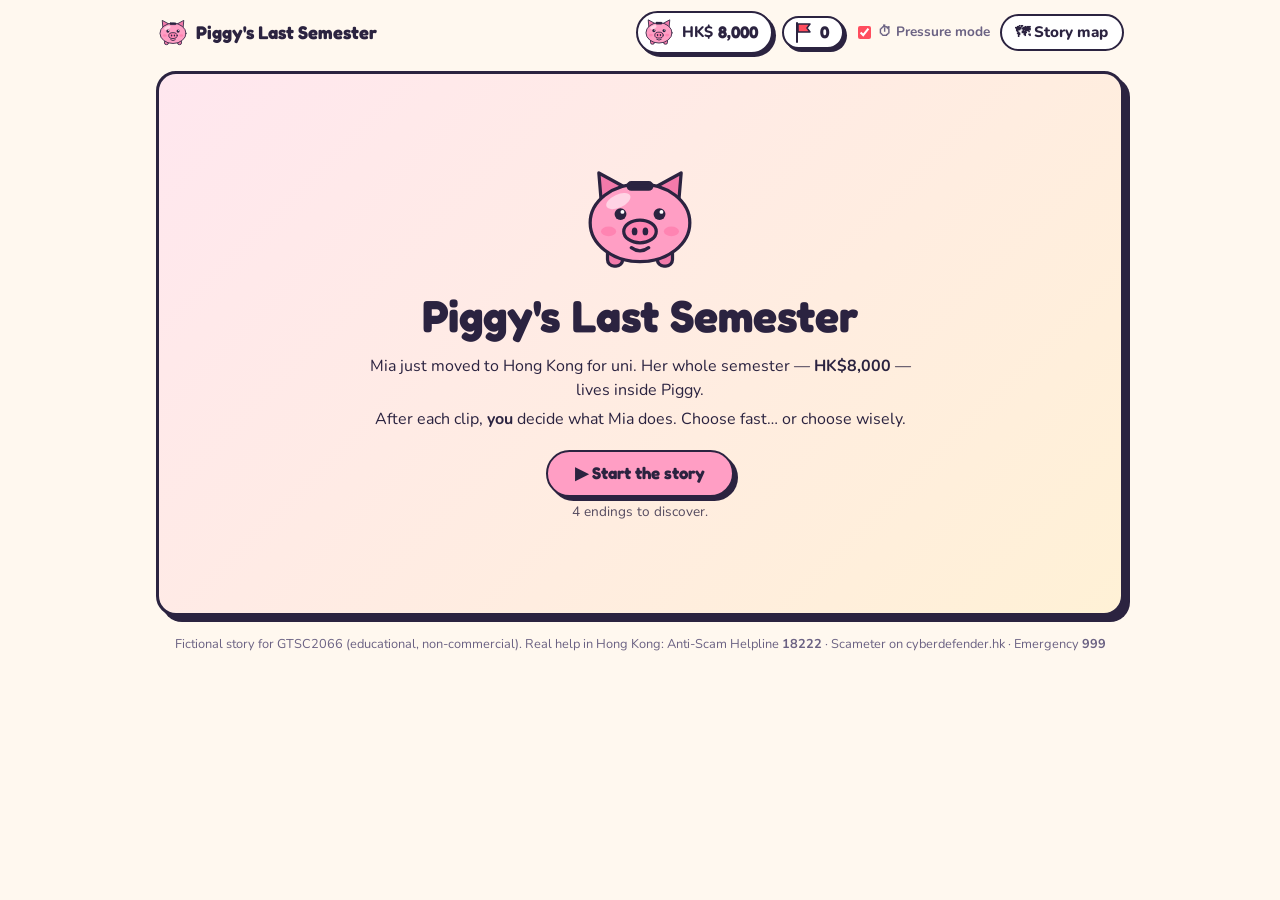
==== index.html @ 3b6ccc5a "Interactive anti-scam story prototype: Piggy's Last Semester Branching story engine, Sticker Diary U" ====
<!doctype html>
<html lang="en">
<head>
<meta charset="utf-8">
<meta name="viewport" content="width=device-width, initial-scale=1">
<title>Piggy's Last Semester</title>
<meta name="description" content="An interactive anti-scam story. Make the choices, keep Piggy alive.">
<link rel="preconnect" href="https://fonts.googleapis.com">
<link href="https://fonts.googleapis.com/css2?family=Fredoka:wght@500;600;700&family=Nunito:wght@400;700;800&family=JetBrains+Mono:wght@500;700&display=swap" rel="stylesheet">
<link rel="icon" href="assets/piggy-happy.svg">
<link rel="stylesheet" href="tokens.css">
<link rel="stylesheet" href="style.css">
</head>
<body>
<header class="topbar">
  <div class="brand"><img src="assets/piggy-happy.svg" alt="" width="34"> Piggy's Last Semester</div>
  <div class="hud">
    <div class="hud-item" title="Money left in Piggy"><img class="pig" id="hudPig" src="assets/piggy-happy.svg" alt=""> HK$<b id="hudMoney">8,000</b></div>
    <div class="hud-item" title="Red flags spotted"><img class="ico" src="assets/icon-flag.svg" alt=""> <b id="hudFlags">0</b></div>
    <label class="toggle" title="Choices have a 15-second timer — just like a real scammer rushing you">
      <input type="checkbox" id="pressure" checked> ⏱ Pressure mode
    </label>
    <button class="ghost" id="btnMap">🗺 Story map</button>
  </div>
</header>

<main>
  <section class="stage" id="stage">
    <!-- start screen -->
    <div class="screen" id="startScreen">
      <div class="start-card">
        <img class="big-pig" src="assets/piggy-happy.svg" alt="Piggy">
        <h1>Piggy's Last Semester</h1>
        <p>Mia just moved to Hong Kong for uni. Her whole semester — <b>HK$8,000</b> — lives inside Piggy.</p>
        <p>After each clip, <b>you</b> decide what Mia does. Choose fast… or choose wisely.</p>
        <button class="primary" id="btnStart">▶ Start the story</button>
        <p class="small" id="endingsUnlocked"></p>
      </div>
    </div>

    <!-- clip player -->
    <div class="clip" id="clip" hidden>
      <div class="media" id="media"></div>
      <div class="tag" id="sceneTag"></div>
      <div class="phone" id="phone" hidden></div>
      <div class="subs" id="subs"></div>
      <div class="progress"><div id="progressBar"></div></div>
      <button class="skip ghost" id="btnSkip">Skip ⏭</button>
    </div>

    <!-- choice overlay -->
    <div class="overlay" id="choiceOverlay" hidden>
      <div class="choice-card"><img class="choice-pig" src="assets/piggy-worried.svg" alt="">
        <div class="timer" id="timer"><div id="timerBar"></div><b class="spark">💥</b></div><div class="timer-text" id="timerText"></div>
        <h2>What should Mia do?</h2>
        <div class="choices" id="choices"></div>
        <button class="ghost hint-btn" id="btnHint">🚩 Pause &amp; spot the red flags</button>
        <ul class="flags-list" id="flagsList" hidden></ul>
      </div>
    </div>

    <!-- continue -->
    <div class="overlay light" id="continueOverlay" hidden>
      <div class="flag-earned" id="flagEarned" hidden></div>
      <button class="primary" id="btnContinue">Continue ▶</button>
    </div>

    <!-- ending -->
    <div class="screen" id="endScreen" hidden>
      <div class="end-card" id="endCard"></div>
    </div>

    <div class="toast" id="toast" hidden></div>
  </section>

  <!-- story map -->
  <section class="map-panel" id="mapPanel" hidden>
    <div class="map-head">
      <h2>Story map</h2>
      <span class="legend"><i class="lg visited"></i>visited <i class="lg current"></i>you are here <i class="lg vid"></i>video clip <i class="lg img"></i>image clip</span>
      <button class="ghost" id="btnCloseMap">✕</button>
    </div>
    <div class="map-scroll"><div class="map" id="map"></div></div>
  </section>
</main>

<footer class="foot">Fictional story for GTSC2066 (educational, non-commercial). Real help in Hong Kong: Anti-Scam Helpline <b>18222</b> · Scameter on cyberdefender.hk · Emergency <b>999</b></footer>

<script src="story.js"></script>
<script src="app.js"></script>
</body>
</html>
---- tokens.css ----
/* Piggy's Last Semester — design tokens. Single source of truth for colour, type, shape, motion. */
:root{
  /* colour */
  --paper:#FFF8EF; --card:#FFFFFF; --ink:#2B2340; --ink-soft:#6B6283;
  --pig:#FF9EC4; --pig-deep:#F27AAA;
  --safe:#3CCB8B; --safe-ink:#16895A; --alert:#FF4D5E; --amber:#FFB547;
  --lavender:#B9A6F5; --sky:#8FD3FF; --gold:#FFD447; --night:#1E1B3A;

  /* chapter moods (stage backgrounds, mirror the video lighting) */
  --mood-home:linear-gradient(135deg,#FFE7EF 0%,#FFF1D6 100%);
  --mood-ch1:linear-gradient(135deg,#25214A 0%,#5B4A9B 100%);
  --mood-ch2:linear-gradient(135deg,#4E6489 0%,#A9B9D3 100%);
  --mood-ch3:linear-gradient(135deg,#0F0E1F 0%,#2C3150 100%);
  --mood-alert:linear-gradient(135deg,#FF9AA4 0%,#FFD6C2 100%);
  --mood-safe:linear-gradient(135deg,#C9F5DD 0%,#F0FFF6 100%);

  /* type */
  --font-display:"Fredoka","Arial Rounded MT Bold","PingFang SC","Noto Sans SC",sans-serif;
  --font-body:"Nunito",ui-rounded,system-ui,-apple-system,"PingFang SC","Noto Sans SC",sans-serif;
  --font-mono:"JetBrains Mono",ui-monospace,Menlo,monospace;

  /* shape */
  --outline:2.5px solid var(--ink);
  --r-sm:8px; --r-md:14px; --r-lg:20px;
  --shadow-sticker:4px 4px 0 var(--ink);

  /* motion */
  --ease-spring:cubic-bezier(.34,1.56,.64,1);
  --ease-out:cubic-bezier(.22,1,.36,1);
  --t-fast:160ms; --t-med:320ms; --t-slow:600ms;
}
@media (prefers-color-scheme: dark){
  :root:not([data-theme="light"]){ --paper:#17142B; --card:#25203F; --ink:#F4EEFF; --ink-soft:#B3A9CF; --shadow-sticker:4px 4px 0 #000; }
}
:root[data-theme="dark"]{ --paper:#17142B; --card:#25203F; --ink:#F4EEFF; --ink-soft:#B3A9CF; --shadow-sticker:4px 4px 0 #000; }
@media (prefers-reduced-motion: reduce){ :root{ --t-fast:0ms; --t-med:0ms; --t-slow:0ms; } }
---- style.css ----
/* Piggy's Last Semester — "Sticker Diary" UI. Tokens live in tokens.css. */
*{box-sizing:border-box}
[hidden]{display:none!important}
body{margin:0;background:var(--paper);color:var(--ink);font:16px/1.5 var(--font-body);transition:background var(--t-slow)}
body[data-mood="ch1"],body[data-mood="ch3"]{background:color-mix(in srgb,var(--paper) 88%,#3b2f6b)}
body[data-mood="ch2"]{background:color-mix(in srgb,var(--paper) 90%,#4e6489)}
button{font:inherit;cursor:pointer}
.primary{font:700 1.05rem var(--font-display);background:var(--pig);color:#2B2340;border:2.5px solid #2B2340;border-radius:999px;padding:.7em 1.6em;box-shadow:4px 4px 0 #2B2340;transition:transform var(--t-fast) var(--ease-spring),box-shadow var(--t-fast)}
.primary:hover{transform:translate(-2px,-2px);box-shadow:6px 6px 0 #2B2340}
.primary:active{transform:translate(2px,2px);box-shadow:1px 1px 0 #2B2340}
.ghost{background:var(--card);color:var(--ink);border:2px solid var(--ink);border-radius:999px;padding:.35em .9em;font-weight:800}
.small{font-size:.85em;opacity:.8}

/* top bar */
.topbar{display:flex;flex-wrap:wrap;gap:.6rem;justify-content:space-between;align-items:center;padding:.7rem 16px;max-width:1000px;margin:0 auto}
.brand{display:flex;gap:.4rem;align-items:center;font:700 1.15rem var(--font-display)}
.hud{display:flex;flex-wrap:wrap;gap:.6rem;align-items:center;font-size:.95rem}
.hud-item{display:flex;gap:.35em;align-items:center;background:var(--card);border:var(--outline);border-radius:999px;padding:.15em .85em .15em .25em;font-weight:800;box-shadow:3px 3px 0 var(--ink)}
.hud-item b{font-family:var(--font-display);font-size:1.05rem}
.hud-item .pig{width:34px;height:34px;transition:transform var(--t-med) var(--ease-spring)}
.hud-item .ico{width:24px;height:24px;margin-left:.2em}
.pig.hit{animation:hit .7s}
.pig.gain{animation:gain .7s}
@keyframes hit{30%{transform:scale(.6) rotate(-20deg)}60%{transform:scale(1.15) rotate(10deg)}}
@keyframes gain{40%{transform:scale(1.4) rotate(-6deg)}}
.toggle{display:flex;gap:.3em;align-items:center;font-size:.85rem;font-weight:700;color:var(--ink-soft)}
.toggle input{accent-color:var(--alert)}

main{max-width:1000px;margin:.4rem auto 1rem;padding:0 16px}

/* stage */
.stage{position:relative;aspect-ratio:16/9;max-width:100%;background:var(--night);border:3px solid var(--ink);border-radius:var(--r-lg);overflow:hidden;color:#fff;box-shadow:6px 6px 0 var(--ink)}
@media (max-width:640px){ .stage{aspect-ratio:auto;min-height:600px} }

.screen{position:absolute;inset:0;display:grid;place-items:center;padding:16px;overflow-y:auto;background:var(--mood-home);color:#2B2340}
.start-card,.end-card{max-width:560px;text-align:center}
.start-card h1{margin:.1em 0 .3em;font:700 clamp(1.8rem,4.4vw,2.8rem)/1.1 var(--font-display)}
.start-card p{margin:.35em 0}
.start-card .primary{margin-top:.8rem}
.big-pig{width:clamp(90px,16vw,130px);animation:bob 2.6s var(--ease-out) infinite}
@keyframes bob{50%{transform:translateY(-8px) rotate(4deg)}}

/* clip */
.clip{position:absolute;inset:0}
.media{position:absolute;inset:0;display:grid;place-items:center}
.media video,.media img{width:100%;height:100%;object-fit:cover}
.media img.kenburns{animation:kb 12s ease-out forwards}
@keyframes kb{from{transform:scale(1)}to{transform:scale(1.12) translate(-2%,-1%)}}
.placeholder{position:absolute;inset:0;display:grid;place-items:center}
.placeholder .emoji{font-size:clamp(3rem,11vw,7rem);letter-spacing:.15em;animation:kbE 14s ease-out forwards;filter:drop-shadow(0 6px 10px rgba(0,0,0,.25))}
@keyframes kbE{from{transform:scale(.9)}to{transform:scale(1.1)}}
.placeholder .kind{position:absolute;top:12px;right:12px;font-size:.72rem;font-weight:800;background:rgba(255,255,255,.85);color:#2B2340;border:2px solid #2B2340;padding:.15em .7em;border-radius:999px}
.glitch .emoji{animation:glitch 1.3s steps(2) infinite}
@keyframes glitch{0%,100%{transform:translate(0)}20%{transform:translate(-3px,1px);filter:hue-rotate(60deg)}40%{transform:translate(2px,-2px)}60%{transform:translate(0);filter:none;opacity:.85}}
.tag{position:absolute;top:12px;left:12px;font-size:.78rem;font-weight:800;background:#FFF8EF;color:#2B2340;border:2px solid #2B2340;padding:.15em .8em;border-radius:999px;transform:rotate(-1.5deg)}
.subs{position:absolute;left:50%;bottom:30px;transform:translateX(-50%);width:min(90%,720px);text-align:center}
.sub{display:inline-block;background:rgba(20,15,40,.82);padding:.45em .95em;border-radius:14px;font-size:clamp(.92rem,2.1vw,1.12rem);font-weight:700;animation:fadeUp var(--t-med) var(--ease-out)}
.sub b{font-family:var(--font-display);color:var(--pig);margin-right:.45em}
@keyframes fadeUp{from{opacity:0;transform:translateY(8px)}}
.progress{position:absolute;left:0;right:0;bottom:0;height:6px;background:rgba(255,255,255,.15)}
.progress div{height:100%;width:0;background:var(--pig)}
.skip{position:absolute;right:12px;bottom:14px;font-size:.78rem;padding:.2em .8em;background:rgba(255,255,255,.9);color:#2B2340;border-color:#2B2340}

/* phone overlay — HTML text instead of AI-generated screen text */
.phone{position:absolute;top:46px;right:16px;width:min(46%,290px);background:#fff;color:#2B2340;border:2.5px solid #2B2340;border-radius:20px;padding:10px 12px 12px;box-shadow:4px 4px 0 #2B2340;animation:slideIn .5s var(--ease-spring);font-size:.92rem}
@media (max-width:640px){ .phone{left:16px;right:16px;width:auto;top:44px} }
@keyframes slideIn{from{opacity:0;transform:translateX(30px) rotate(4deg)}}
.phone .from{font-size:.74rem;font-weight:800;color:#6B6283;margin-bottom:6px}
.phone .bubble{background:#EEF0F5;border-radius:14px 14px 14px 4px;padding:8px 10px;white-space:pre-line}
.phone.chat .bubble{background:#DCF8C6}
.phone.call{text-align:center}
.phone.call .bubble{background:none;font-size:1.6rem}
.phone.call .bubble::after{content:" · ringing";font-size:.8rem;color:#6B6283}
.phone.doc .bubble{background:#FFF1DC;border:2px dashed #C47B2A;border-radius:6px;font-family:var(--font-mono);font-weight:700}
.phone.scan .bubble{background:#FFE5E7;color:#B4141F;font-weight:800}

/* overlays */
.overlay{position:absolute;inset:0;display:grid;place-items:center;padding:16px;background:rgba(20,15,40,.55)}
.overlay.light{background:linear-gradient(transparent 45%,rgba(20,15,40,.7));align-content:end;gap:.8rem;padding-bottom:44px}
.choice-card{position:relative;width:min(100%,560px);background:#FFF8EF;color:#2B2340;border:3px solid #2B2340;border-radius:var(--r-lg);padding:20px 18px 14px;box-shadow:6px 6px 0 #2B2340;animation:pop var(--t-med) var(--ease-spring)}
.choice-card::before{content:"";position:absolute;top:-11px;left:50%;width:90px;height:22px;transform:translateX(-50%) rotate(-3deg);background:rgba(185,166,245,.8);border:1.5px solid rgba(43,35,64,.3)}
@keyframes pop{from{opacity:0;transform:scale(.92) rotate(-1deg)}}
.choice-pig{position:absolute;right:-14px;top:-40px;width:78px;transform:rotate(8deg);animation:shake 1.6s ease-in-out infinite}
@keyframes shake{0%,100%{transform:rotate(8deg)}50%{transform:rotate(2deg) translateY(-3px)}}
.choice-card h2{margin:.5em 0 .6em;font:700 1.3rem var(--font-display)}
.choices{display:grid;gap:.65rem}
.choice{display:flex;gap:.7em;align-items:center;background:#fff;color:#2B2340;border:2.5px solid #2B2340;border-radius:var(--r-md);padding:.75em 1em;text-align:left;font-weight:800;font-size:1rem;box-shadow:4px 4px 0 #2B2340;transition:transform var(--t-fast) var(--ease-spring),box-shadow var(--t-fast),background var(--t-fast)}
.choice:hover{transform:translate(-2px,-2px) rotate(-.6deg);box-shadow:6px 6px 0 #2B2340;background:#FFF0F6}
.choice:active{transform:translate(2px,2px);box-shadow:1px 1px 0 #2B2340}
.choice .k{flex:none;display:grid;place-items:center;width:1.9em;height:1.9em;border-radius:8px;background:var(--pig);border:2.5px solid #2B2340;font-family:var(--font-display)}
/* fuse timer */
.timer{position:relative;height:18px;border:2.5px solid #2B2340;border-radius:999px;background:#fff;margin-right:44px}
.timer div{position:absolute;inset:2px auto 2px 2px;width:calc(100% - 4px);border-radius:999px;background:repeating-linear-gradient(-45deg,var(--alert) 0 8px,#FF7A87 8px 16px);transition:width 1s linear}
.timer .spark{position:absolute;top:50%;transform:translate(-50%,-50%);font-size:1.25rem;transition:left 1s linear;animation:flick .25s steps(2) infinite}
@keyframes flick{50%{opacity:.6}}
.timer.paused div{background:#B3A9CF}
.timer.paused .spark{display:none}
.timer-text{font-size:.78rem;font-weight:800;color:#6B6283;margin-top:4px}
.hint-btn{margin-top:.9rem;font-size:.85rem;background:#fff;color:#2B2340;border-color:#2B2340}
.flags-list{margin:.6rem 0 0;padding-left:0;list-style:none;font-size:.9rem}
.flags-list li{margin:.3em 0;padding:.3em .6em;background:#FFE5E7;border-radius:8px}
.flag-earned{display:flex;gap:.5em;align-items:center;background:var(--safe);color:#2B2340;font-weight:800;padding:.4em 1.1em;border:2.5px solid #2B2340;border-radius:999px;box-shadow:4px 4px 0 #2B2340;transform:rotate(-2deg);animation:stamp .45s var(--ease-spring)}
.flag-earned img{width:22px}
.flag-earned.recovered{background:var(--sky)}
@keyframes stamp{from{opacity:0;transform:scale(1.6) rotate(-8deg)}}

/* endings */
.end-card{color:#2B2340}
.end-card .badge-pig{width:110px}
.end-card h2{margin:.05em 0;font:700 clamp(1.7rem,4vw,2.4rem) var(--font-display);letter-spacing:.03em}
.end-card p{margin:.4em 0}
.end-card .stats{display:flex;justify-content:center;gap:.6rem;flex-wrap:wrap;margin:.7rem 0}
.end-card .stat{background:#fff;border:2px solid #2B2340;border-radius:999px;padding:.2em .85em;font-weight:800;box-shadow:3px 3px 0 #2B2340}
.end-card ul{text-align:left;display:inline-block;margin:.3rem 0 .6rem;font-size:.92rem}
.end-card .help{font-size:.85rem;background:#fff;border:2px dashed #2B2340;border-radius:12px;padding:.5em .8em;margin:.6rem 0}
.end-card .btns{display:flex;gap:.6rem;justify-content:center;flex-wrap:wrap}
.end-card .ghost{background:#fff;color:#2B2340;border-color:#2B2340}
.screen.good{background:var(--mood-home)}
.screen.bad{background:linear-gradient(135deg,#3A2E55,#1E1B3A);color:#fff}
.screen.bad .end-card{color:#fff}
.screen.bad .stat,.screen.bad .help{background:rgba(255,255,255,.1);color:#fff;border-color:#fff;box-shadow:none}

.toast{position:absolute;top:14px;left:50%;transform:translateX(-50%);background:var(--alert);color:#fff;padding:.45em 1em;border:2.5px solid #2B2340;border-radius:12px;font-weight:800;z-index:5;width:max-content;max-width:92%;text-align:center;box-shadow:3px 3px 0 #2B2340;animation:fadeUp .3s}

/* story map */
.map-panel{margin-top:1.2rem;background:var(--card);border:var(--outline);border-radius:var(--r-lg);padding:12px 14px;box-shadow:var(--shadow-sticker)}
.map-head{display:flex;align-items:center;gap:1rem;flex-wrap:wrap}
.map-head h2{margin:0;font:700 1.15rem var(--font-display)}
.map-head .ghost{margin-left:auto}
.legend{font-size:.8rem;color:var(--ink-soft);display:flex;gap:.4rem;align-items:center;flex-wrap:wrap}
.lg{display:inline-block;width:12px;height:12px;border-radius:4px;border:2px solid var(--ink)}
.lg.visited{background:#FFD6E7}.lg.current{background:var(--pig)}.lg.img{border-style:dashed}
.map-scroll{overflow-x:auto;padding:10px 0}
.map{position:relative}
.map svg{position:absolute;inset:0;overflow:visible}
.node{position:absolute;width:110px;min-height:46px;padding:4px 6px;border-radius:10px;font-size:.72rem;font-weight:700;line-height:1.2;background:var(--card);border:2px solid var(--ink);color:var(--ink);display:flex;align-items:center;justify-content:center;text-align:center}
.node.img{border-style:dashed}
.node.visited{background:#FFD6E7;color:#2B2340}
.node.current{background:var(--pig);color:#2B2340;box-shadow:3px 3px 0 var(--ink)}
.node.end.good{border-color:var(--safe-ink)}.node.end.bad{border-color:var(--alert)}
.node.locked{opacity:.55}

.foot{max-width:1000px;margin:1.2rem auto 2rem;padding:0 16px;font-size:.8rem;color:var(--ink-soft);text-align:center}
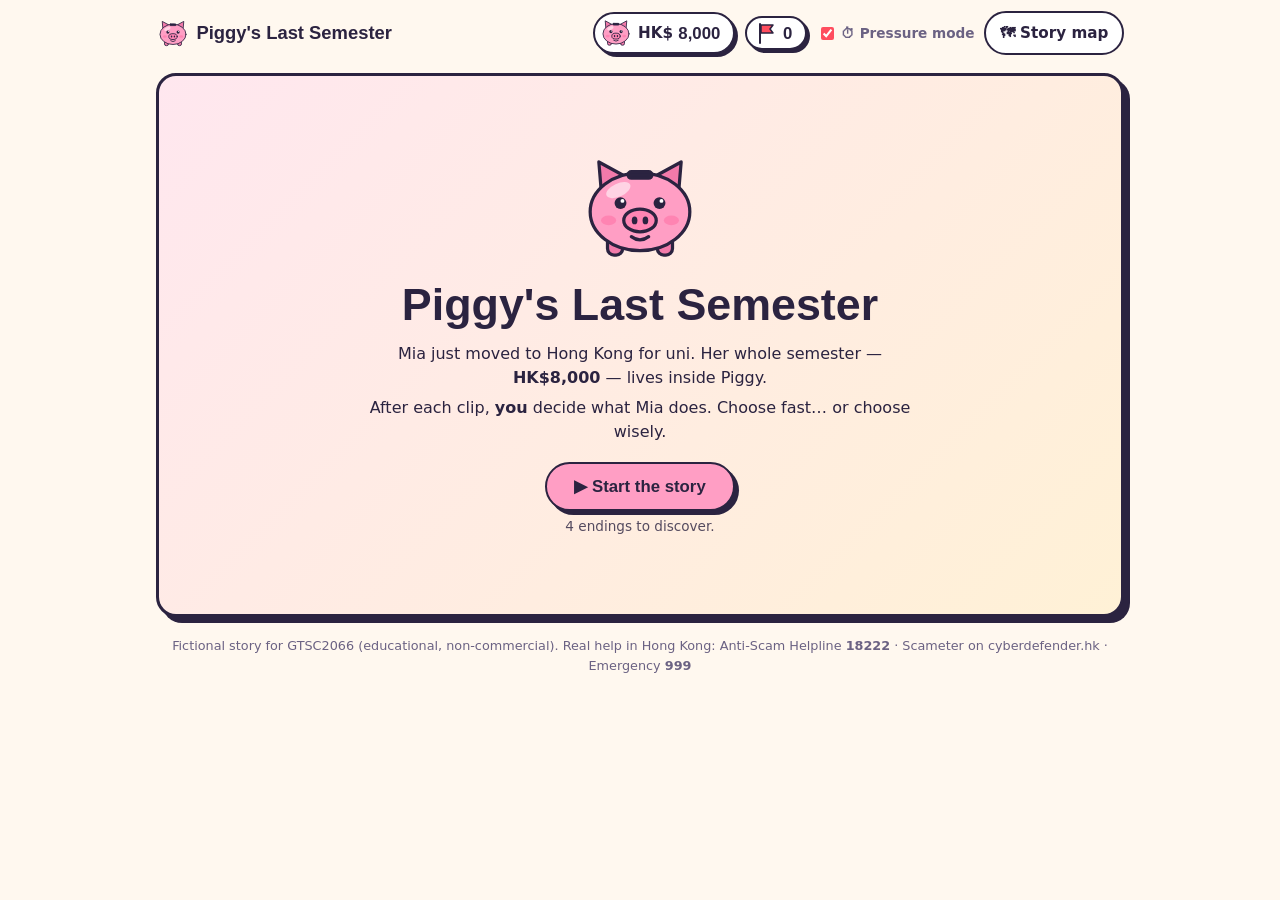
==== commit 95b35b4b: "Improve media playback, safe rendering and mobile layout" ====
--- a/index.html
+++ b/index.html
@@ -2,6 +2,8 @@
 <html lang="en">
 <head>
 <meta charset="utf-8">
+<meta http-equiv="Content-Security-Policy" content="default-src 'none'; script-src 'self'; style-src 'self' https://fonts.googleapis.com; font-src https://fonts.gstatic.com; img-src 'self' blob:; media-src 'self'; connect-src 'none'; base-uri 'none'; form-action 'none'; object-src 'none'">
+<meta name="referrer" content="no-referrer">
 <meta name="viewport" content="width=device-width, initial-scale=1">
 <title>Piggy's Last Semester</title>
 <meta name="description" content="An interactive anti-scam story. Make the choices, keep Piggy alive.">
@@ -45,6 +47,7 @@
       <div class="phone" id="phone" hidden></div>
       <div class="subs" id="subs"></div>
       <div class="progress"><div id="progressBar"></div></div>
+      <button class="primary resume" id="btnResume" hidden>▶ Play video</button>
       <button class="skip ghost" id="btnSkip">Skip ⏭</button>
     </div>
 
--- a/style.css
+++ b/style.css
@@ -141,3 +141,32 @@
 .node.locked{opacity:.55}
 
 .foot{max-width:1000px;margin:1.2rem auto 2rem;padding:0 16px;font-size:.8rem;color:var(--ink-soft);text-align:center}
+
+/* Playback controls and responsive flow reuse the existing diary components. */
+button,.toggle{min-height:44px}
+.resume{position:absolute;left:50%;top:50%;transform:translate(-50%,-50%);z-index:2}
+.overlay{overflow-y:auto;place-items:safe center}
+.screen{place-items:safe center}
+.subs{bottom:64px}
+@media (max-width:640px){
+  .stage{min-height:0;aspect-ratio:auto}
+  .screen,.clip,.overlay{position:relative;inset:auto}
+  .screen{min-height:520px}
+  .clip{display:flex;flex-direction:column;padding-bottom:12px}
+  .media{position:relative;aspect-ratio:16/9;overflow:hidden;order:1}
+  .media video,.media img{object-fit:contain}
+  .tag{position:relative;inset:auto;align-self:flex-start;margin:12px;order:0;max-width:calc(100% - 24px)}
+  .phone{position:relative;inset:auto;width:auto;margin:12px 16px;order:2}
+  .subs{position:relative;inset:auto;transform:none;width:auto;margin:12px;order:3}
+  .skip{position:relative;inset:auto;align-self:flex-end;margin:0 12px 12px;order:4}
+  .resume{position:relative;inset:auto;transform:none;margin:12px;order:2}
+  .placeholder .kind{font-size:.7rem;top:auto;bottom:8px}
+  .overlay{padding:44px 16px 20px}
+  .overlay.light{padding:20px 16px}
+  .stage:has(#choiceOverlay:not([hidden])) .clip{display:none}
+  .choice-pig{right:0}
+  .flag-earned{max-width:100%}
+}
+@media (prefers-reduced-motion:reduce){
+  *,*::before,*::after{animation:none!important;transition:none!important;scroll-behavior:auto!important}
+}
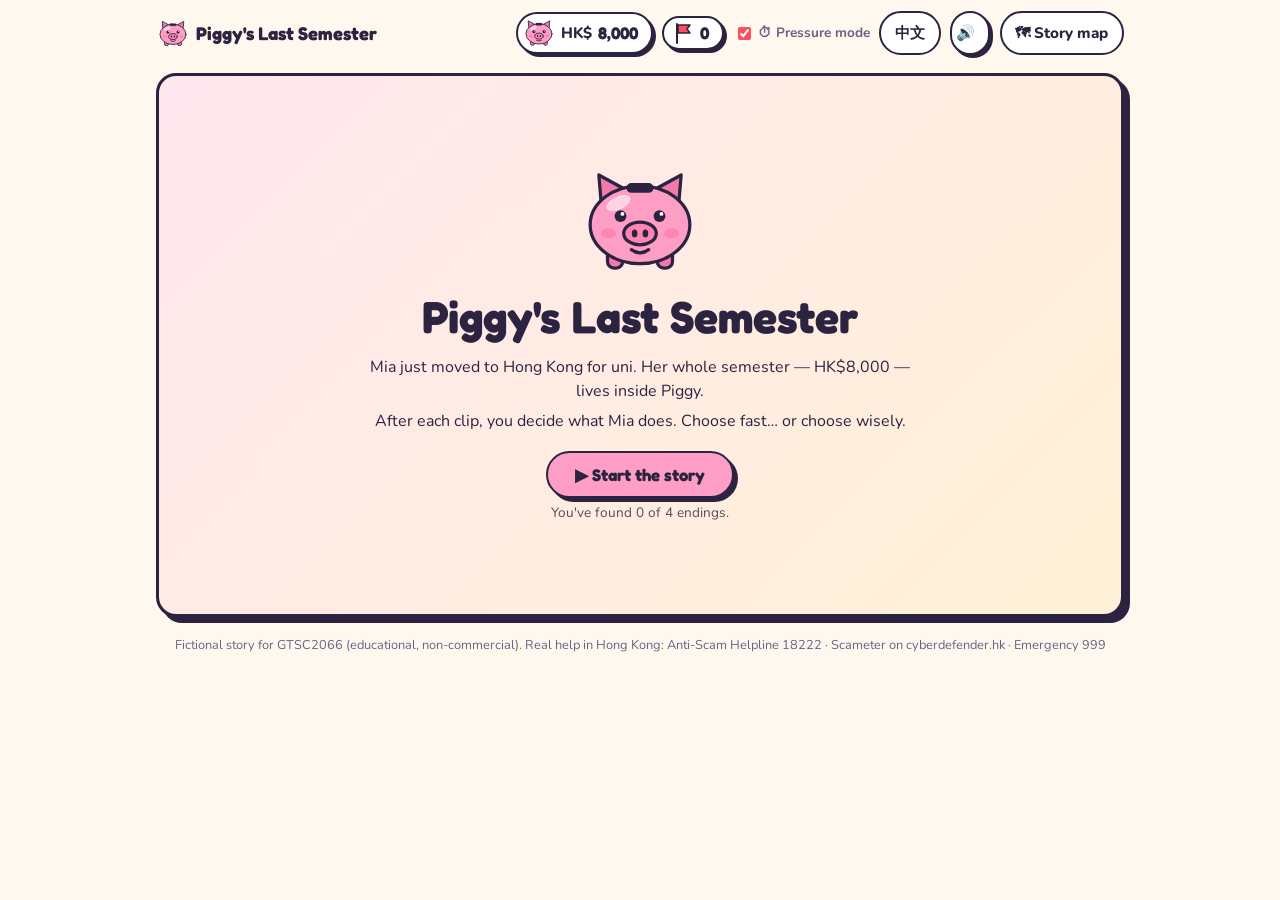
==== commit 38dc69e9: "Integrate audio controls, language switching and local ending sharing" ====
--- a/index.html
+++ b/index.html
@@ -2,13 +2,12 @@
 <html lang="en">
 <head>
 <meta charset="utf-8">
-<meta http-equiv="Content-Security-Policy" content="default-src 'none'; script-src 'self'; style-src 'self' https://fonts.googleapis.com; font-src https://fonts.gstatic.com; img-src 'self' blob:; media-src 'self'; connect-src 'none'; base-uri 'none'; form-action 'none'; object-src 'none'">
+<meta http-equiv="Content-Security-Policy" content="default-src 'none'; script-src 'self'; style-src 'self'; font-src 'self'; img-src 'self' blob:; media-src 'self'; connect-src 'none'; base-uri 'none'; form-action 'none'; object-src 'none'">
 <meta name="referrer" content="no-referrer">
 <meta name="viewport" content="width=device-width, initial-scale=1">
 <title>Piggy's Last Semester</title>
 <meta name="description" content="An interactive anti-scam story. Make the choices, keep Piggy alive.">
-<link rel="preconnect" href="https://fonts.googleapis.com">
-<link href="https://fonts.googleapis.com/css2?family=Fredoka:wght@500;600;700&family=Nunito:wght@400;700;800&family=JetBrains+Mono:wght@500;700&display=swap" rel="stylesheet">
+<link rel="stylesheet" href="fonts.css">
 <link rel="icon" href="assets/piggy-happy.svg">
 <link rel="stylesheet" href="tokens.css">
 <link rel="stylesheet" href="style.css">
@@ -20,8 +19,10 @@
     <div class="hud-item" title="Money left in Piggy"><img class="pig" id="hudPig" src="assets/piggy-happy.svg" alt=""> HK$<b id="hudMoney">8,000</b></div>
     <div class="hud-item" title="Red flags spotted"><img class="ico" src="assets/icon-flag.svg" alt=""> <b id="hudFlags">0</b></div>
     <label class="toggle" title="Choices have a 15-second timer — just like a real scammer rushing you">
-      <input type="checkbox" id="pressure" checked> ⏱ Pressure mode
+      <input type="checkbox" id="pressure" checked> <span id="pressureLabel">⏱ Pressure mode</span>
     </label>
+    <button class="ghost" id="btnLanguage">中文</button>
+    <button class="hud-item" id="btnSound" aria-label="Mute audio" aria-pressed="true">🔊</button>
     <button class="ghost" id="btnMap">🗺 Story map</button>
   </div>
 </header>
@@ -33,8 +34,8 @@
       <div class="start-card">
         <img class="big-pig" src="assets/piggy-happy.svg" alt="Piggy">
         <h1>Piggy's Last Semester</h1>
-        <p>Mia just moved to Hong Kong for uni. Her whole semester — <b>HK$8,000</b> — lives inside Piggy.</p>
-        <p>After each clip, <b>you</b> decide what Mia does. Choose fast… or choose wisely.</p>
+        <p id="startIntro">Mia just moved to Hong Kong for uni. Her whole semester — <b>HK$8,000</b> — lives inside Piggy.</p>
+        <p id="startInstructions">After each clip, <b>you</b> decide what Mia does. Choose fast… or choose wisely.</p>
         <button class="primary" id="btnStart">▶ Start the story</button>
         <p class="small" id="endingsUnlocked"></p>
       </div>
@@ -55,7 +56,7 @@
     <div class="overlay" id="choiceOverlay" hidden>
       <div class="choice-card"><img class="choice-pig" src="assets/piggy-worried.svg" alt="">
         <div class="timer" id="timer"><div id="timerBar"></div><b class="spark">💥</b></div><div class="timer-text" id="timerText"></div>
-        <h2>What should Mia do?</h2>
+        <h2 id="choiceTitle">What should Mia do?</h2>
         <div class="choices" id="choices"></div>
         <button class="ghost hint-btn" id="btnHint">🚩 Pause &amp; spot the red flags</button>
         <ul class="flags-list" id="flagsList" hidden></ul>
@@ -79,7 +80,7 @@
   <!-- story map -->
   <section class="map-panel" id="mapPanel" hidden>
     <div class="map-head">
-      <h2>Story map</h2>
+      <h2 id="mapTitle">Story map</h2>
       <span class="legend"><i class="lg visited"></i>visited <i class="lg current"></i>you are here <i class="lg vid"></i>video clip <i class="lg img"></i>image clip</span>
       <button class="ghost" id="btnCloseMap">✕</button>
     </div>
@@ -87,9 +88,10 @@
   </section>
 </main>
 
-<footer class="foot">Fictional story for GTSC2066 (educational, non-commercial). Real help in Hong Kong: Anti-Scam Helpline <b>18222</b> · Scameter on cyberdefender.hk · Emergency <b>999</b></footer>
+<footer class="foot" id="footer">Fictional story for GTSC2066 (educational, non-commercial). Real help in Hong Kong: Anti-Scam Helpline <b>18222</b> · Scameter on cyberdefender.hk · Emergency <b>999</b></footer>
 
 <script src="story.js"></script>
+<script src="audio.js"></script>
 <script src="app.js"></script>
 </body>
 </html>
--- a/fonts.css
+++ b/fonts.css
@@ -0,0 +1,59 @@
+@font-face {
+  font-family: 'Fredoka';
+  font-style: normal;
+  font-weight: 500;
+  font-stretch: normal;
+  font-display: swap;
+  src: url(assets/fonts/font-0.ttf) format('truetype');
+}
+@font-face {
+  font-family: 'Fredoka';
+  font-style: normal;
+  font-weight: 600;
+  font-stretch: normal;
+  font-display: swap;
+  src: url(assets/fonts/font-1.ttf) format('truetype');
+}
+@font-face {
+  font-family: 'Fredoka';
+  font-style: normal;
+  font-weight: 700;
+  font-stretch: normal;
+  font-display: swap;
+  src: url(assets/fonts/font-2.ttf) format('truetype');
+}
+@font-face {
+  font-family: 'JetBrains Mono';
+  font-style: normal;
+  font-weight: 500;
+  font-display: swap;
+  src: url(assets/fonts/font-3.ttf) format('truetype');
+}
+@font-face {
+  font-family: 'JetBrains Mono';
+  font-style: normal;
+  font-weight: 700;
+  font-display: swap;
+  src: url(assets/fonts/font-4.ttf) format('truetype');
+}
+@font-face {
+  font-family: 'Nunito';
+  font-style: normal;
+  font-weight: 400;
+  font-display: swap;
+  src: url(assets/fonts/font-5.ttf) format('truetype');
+}
+@font-face {
+  font-family: 'Nunito';
+  font-style: normal;
+  font-weight: 700;
+  font-display: swap;
+  src: url(assets/fonts/font-6.ttf) format('truetype');
+}
+@font-face {
+  font-family: 'Nunito';
+  font-style: normal;
+  font-weight: 800;
+  font-display: swap;
+  src: url(assets/fonts/font-7.ttf) format('truetype');
+}
--- a/style.css
+++ b/style.css
@@ -70,7 +70,7 @@
 .phone.chat .bubble{background:#DCF8C6}
 .phone.call{text-align:center}
 .phone.call .bubble{background:none;font-size:1.6rem}
-.phone.call .bubble::after{content:" · ringing";font-size:.8rem;color:#6B6283}
+.phone.call .bubble::after{content:attr(data-status);font-size:.8rem;color:#6B6283}
 .phone.doc .bubble{background:#FFF1DC;border:2px dashed #C47B2A;border-radius:6px;font-family:var(--font-mono);font-weight:700}
 .phone.scan .bubble{background:#FFE5E7;color:#B4141F;font-weight:800}
 
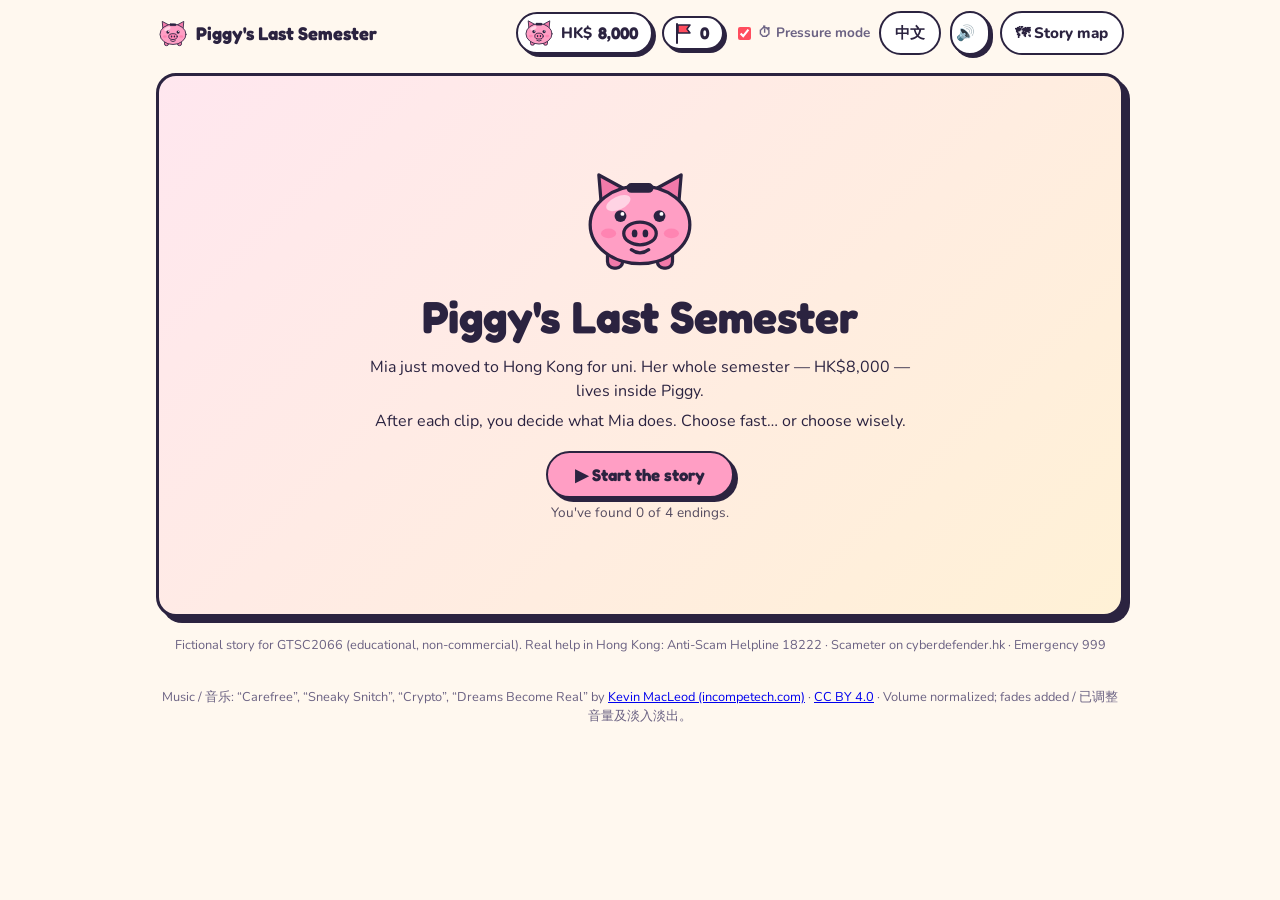
==== commit 3d32caa5: "Show music attribution and document BGM integration checks" ====
--- a/index.html
+++ b/index.html
@@ -90,6 +90,8 @@
 
 <footer class="foot" id="footer">Fictional story for GTSC2066 (educational, non-commercial). Real help in Hong Kong: Anti-Scam Helpline <b>18222</b> · Scameter on cyberdefender.hk · Emergency <b>999</b></footer>
 
+<p class="foot" id="musicCredits">Music / 音乐: “Carefree”, “Sneaky Snitch”, “Crypto”, “Dreams Become Real” by <a href="https://incompetech.com/">Kevin MacLeod (incompetech.com)</a> · <a href="https://creativecommons.org/licenses/by/4.0/">CC BY 4.0</a> · Volume normalized; fades added / 已调整音量及淡入淡出。</p>
+
 <script src="story.js"></script>
 <script src="audio.js"></script>
 <script src="app.js"></script>
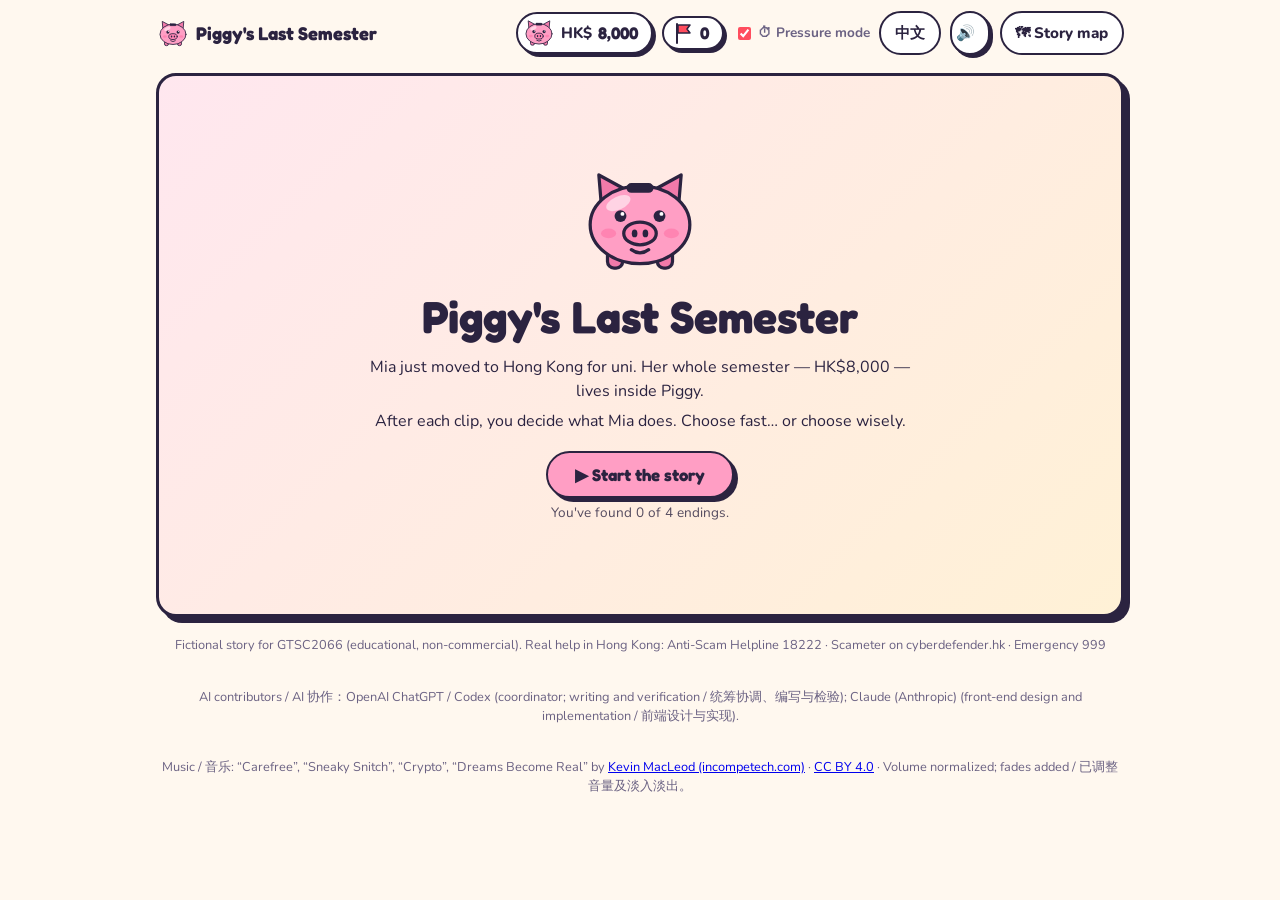
==== commit 556719aa: "Add visible AI collaboration credits Credit OpenAI ChatGPT / Codex for coordination, writing, verifi" ====
--- a/index.html
+++ b/index.html
@@ -2,7 +2,7 @@
 <html lang="en">
 <head>
 <meta charset="utf-8">
-<meta http-equiv="Content-Security-Policy" content="default-src 'none'; script-src 'self'; style-src 'self'; font-src 'self'; img-src 'self' blob:; media-src 'self'; connect-src 'none'; base-uri 'none'; form-action 'none'; object-src 'none'">
+<meta http-equiv="Content-Security-Policy" content="default-src 'none'; script-src 'self'; style-src 'self'; font-src 'self'; img-src 'self' blob:; media-src 'self'; connect-src 'self'; base-uri 'none'; form-action 'none'; object-src 'none'">
 <meta name="referrer" content="no-referrer">
 <meta name="viewport" content="width=device-width, initial-scale=1">
 <title>Piggy's Last Semester</title>
@@ -90,10 +90,11 @@
 
 <footer class="foot" id="footer">Fictional story for GTSC2066 (educational, non-commercial). Real help in Hong Kong: Anti-Scam Helpline <b>18222</b> · Scameter on cyberdefender.hk · Emergency <b>999</b></footer>
 
+<p class="foot" id="aiCredits">AI contributors / AI 协作：OpenAI ChatGPT / Codex (coordinator; writing and verification / 统筹协调、编写与检验); Claude (Anthropic) (front-end design and implementation / 前端设计与实现).</p>
 <p class="foot" id="musicCredits">Music / 音乐: “Carefree”, “Sneaky Snitch”, “Crypto”, “Dreams Become Real” by <a href="https://incompetech.com/">Kevin MacLeod (incompetech.com)</a> · <a href="https://creativecommons.org/licenses/by/4.0/">CC BY 4.0</a> · Volume normalized; fades added / 已调整音量及淡入淡出。</p>
 
 <script src="story.js"></script>
-<script src="audio.js"></script>
-<script src="app.js"></script>
+<script src="audio.js?v=buffer-bgm-2"></script>
+<script src="app.js?v=buffer-bgm-2"></script>
 </body>
 </html>
